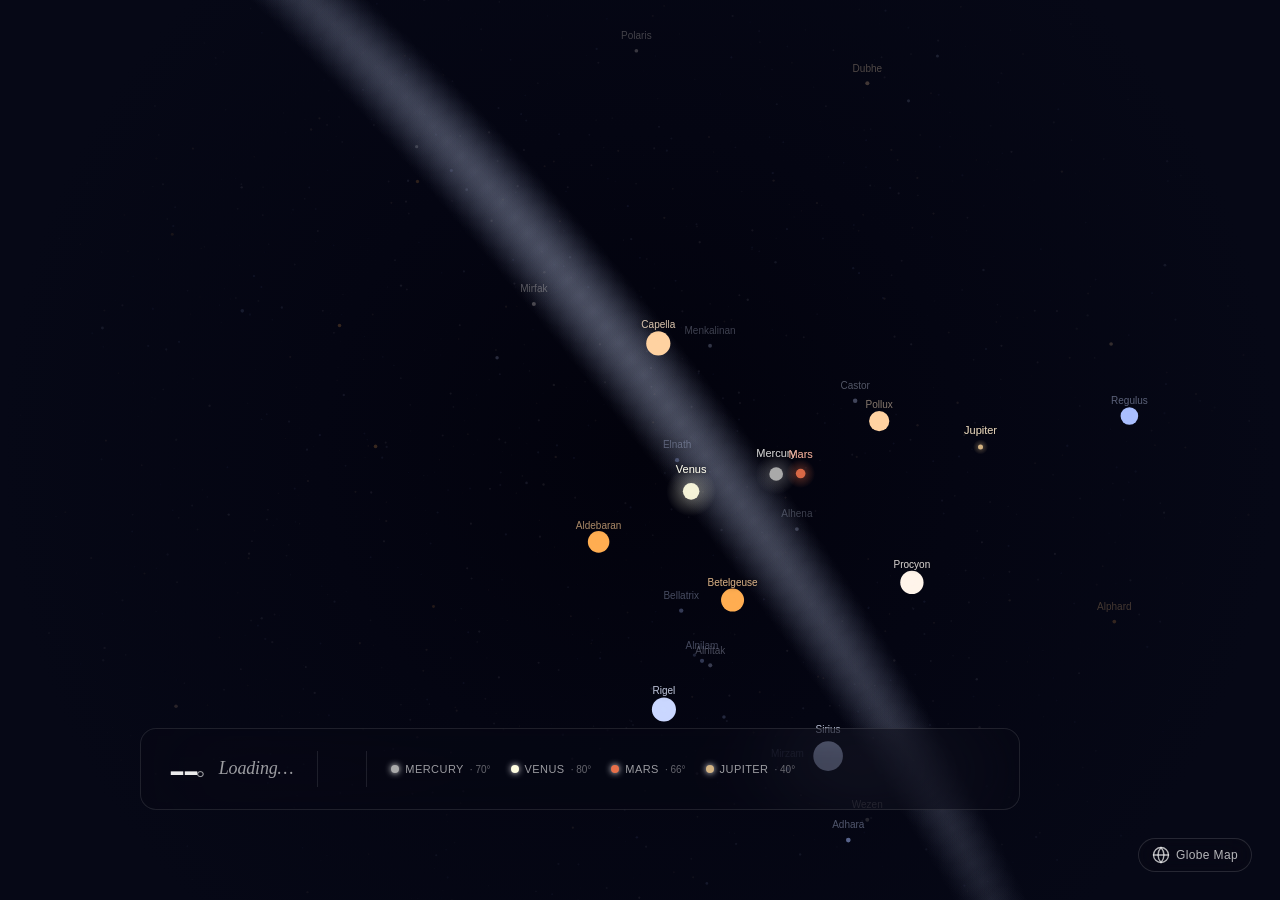
==== WeatherWallpaper/Web/sky.html @ 86905f1f "feature: support for live sky" ====
<!DOCTYPE html>
<html lang="en">

<head>
    <meta charset="UTF-8">
    <meta name="viewport" content="width=device-width, initial-scale=1.0">
    <meta http-equiv="Content-Security-Policy"
        content="default-src 'self' 'unsafe-inline' 'unsafe-eval' https: data: blob:;">
    <title>Sky Wallpaper</title>
    <link rel="stylesheet" href="styles.css">
    <link rel="stylesheet" href="sky.css">
</head>

<body class="sky-mode">

    <canvas id="sky-canvas"></canvas>

    <div class="page">
        <div class="badge fade-up fade-up-1" id="sky-badge">
            <span class="live-dot"></span>
            <span id="sky-city">Loading&hellip;</span>
        </div>

        <div class="spacer"></div>

        <div class="bottom-area fade-up fade-up-2">
            <div class="bottom-bar" id="sky-bottom-bar">
                <div class="bar-current">
                    <div class="bar-temp-row">
                        <span class="temperature" id="sky-temperature">--<span class="unit">&deg;</span></span>
                        <div class="bar-condition">
                            <span class="condition" id="sky-condition">Loading&hellip;</span>
                            <span class="subtitle" id="sky-subtitle"></span>
                        </div>
                    </div>
                </div>

                <div class="bar-divider"></div>

                <div class="bar-stats" id="sky-stats"></div>

                <div class="bar-divider"></div>

                <div class="sky-objects-row" id="sky-objects">
                    <span class="bar-loading">Locating sky objects&hellip;</span>
                </div>
            </div>
        </div>
    </div>

    <button id="view-toggle" onclick="window.location.href='index.html'" title="Switch to Globe Map">
        <svg width="18" height="18" viewBox="0 0 24 24" fill="none" stroke="currentColor" stroke-width="1.8"
            stroke-linecap="round" stroke-linejoin="round">
            <circle cx="12" cy="12" r="10" />
            <line x1="2" y1="12" x2="22" y2="12" />
            <path d="M12 2a15.3 15.3 0 0 1 4 10 15.3 15.3 0 0 1-4 10 15.3 15.3 0 0 1-4-10 15.3 15.3 0 0 1 4-10z" />
        </svg>
        Globe Map
    </button>

    <script src="sky.js"></script>
</body>

</html>
---- WeatherWallpaper/Web/styles.css ----
@font-face {
  font-family: 'Inter';
  font-style: normal;
  font-weight: 300 600;
  font-display: swap;
  src: url('fonts/inter-latin.woff2') format('woff2');
}

@font-face {
  font-family: 'Instrument Serif';
  font-style: normal;
  font-weight: 400;
  font-display: swap;
  src: url('fonts/instrument-serif-latin.woff2') format('woff2');
}

@font-face {
  font-family: 'Instrument Serif';
  font-style: italic;
  font-weight: 400;
  font-display: swap;
  src: url('fonts/instrument-serif-italic.woff2') format('woff2');
}

* {
  margin: 0;
  padding: 0;
  box-sizing: border-box;
}

:root {
  --bg: #050508;
  --text: rgba(255, 255, 255, 0.92);
  --text-mid: rgba(255, 255, 255, 0.6);
  --text-dim: rgba(255, 255, 255, 0.38);
  --bar-bg: rgba(10, 10, 20, 0.35);
  --bar-border: rgba(255, 255, 255, 0.1);
}

body {
  font-family: 'Inter', -apple-system, sans-serif;
  background: var(--bg);
  color: var(--text);
  height: 100vh;
  overflow: hidden;
  position: relative;
}

/* Globe map */
#globe-map {
  position: fixed;
  top: 0;
  left: 0;
  width: 100vw;
  height: 100vh;
  z-index: 0;
}

/* Hide orbs when WebGL globe is active */
body.has-webgl .orb {
  display: none;
}

/* Floating gradient orbs (fallback) */
.orb {
  position: fixed;
  border-radius: 50%;
  filter: blur(80px);
  opacity: 0.3;
  pointer-events: none;
  z-index: 0;
}

.orb-1 {
  width: 500px;
  height: 500px;
  background: radial-gradient(circle, #A3B18A, transparent);
  top: -10%;
  left: -5%;
  animation: float1 20s ease-in-out infinite;
}

.orb-2 {
  width: 400px;
  height: 400px;
  background: radial-gradient(circle, #C9A84C, transparent);
  bottom: -10%;
  right: -5%;
  animation: float2 25s ease-in-out infinite;
}

.orb-3 {
  width: 300px;
  height: 300px;
  background: radial-gradient(circle, #B8C9A3, transparent);
  top: 40%;
  right: 20%;
  animation: float3 18s ease-in-out infinite;
}

@keyframes float1 {

  0%,
  100% {
    transform: translate(0, 0);
  }

  50% {
    transform: translate(40px, 30px);
  }
}

@keyframes float2 {

  0%,
  100% {
    transform: translate(0, 0);
  }

  50% {
    transform: translate(-30px, -40px);
  }
}

@keyframes float3 {

  0%,
  100% {
    transform: translate(0, 0);
  }

  50% {
    transform: translate(-20px, 20px);
  }
}

/* Fade-up animation */
@keyframes fadeUp {
  from {
    opacity: 0;
    transform: translateY(12px);
  }

  to {
    opacity: 1;
    transform: translateY(0);
  }
}

.fade-up {
  opacity: 0;
  animation: fadeUp 0.5s ease-out forwards;
}

.fade-up-1 {
  animation-delay: 0.05s;
}

.fade-up-2 {
  animation-delay: 0.2s;
}

/* Pulsing live dot */
@keyframes pulse {

  0%,
  100% {
    opacity: 1;
    transform: scale(1);
  }

  50% {
    opacity: 0.4;
    transform: scale(1.5);
  }
}

/* Full-page layout */
.page {
  position: relative;
  z-index: 1;
  height: 100vh;
  display: flex;
  flex-direction: column;
  align-items: center;
  padding: 38px 32px 90px;
  pointer-events: none;
}

.spacer {
  flex: 1;
}

/* Badge — top */
.badge {
  display: inline-flex;
  align-items: center;
  gap: 7px;
  background: var(--bar-bg);
  border: 1px solid var(--bar-border);
  backdrop-filter: blur(50px);
  -webkit-backdrop-filter: blur(50px);
  border-radius: 100px;
  padding: 5px 14px;
  font-size: 12px;
  font-weight: 500;
  letter-spacing: 0.04em;
  color: var(--text-dim);
  text-transform: uppercase;
  pointer-events: none;
  cursor: default;
}

.live-dot {
  width: 6px;
  height: 6px;
  background: var(--accent, #C9A84C);
  border-radius: 50%;
  animation: pulse 2s ease-in-out infinite;
}

/* Bottom area — bar + leaf toggle */
.bottom-area {
  display: flex;
  align-items: flex-end;
  gap: 10px;
  width: 100%;
  max-width: 1000px;
  pointer-events: none;
}

/* Toggle buttons column */
.toggle-btns {
  display: flex;
  flex-direction: column;
  gap: 6px;
  flex-shrink: 0;
  margin-bottom: 12px;
}

/* Toggle button (leaf, flights) */
.leaf-btn {
  flex-shrink: 0;
  width: 36px;
  height: 36px;
  display: flex;
  align-items: center;
  justify-content: center;
  background: var(--bar-bg);
  border: 1px solid var(--bar-border);
  border-radius: 10px;
  color: var(--text-dim);
  cursor: default;
  pointer-events: none;
  backdrop-filter: blur(50px);
  -webkit-backdrop-filter: blur(50px);
}

.leaf-btn.active {
  color: var(--accent, #C9A84C);
  border-color: var(--accent, #C9A84C);
  background: rgba(10, 10, 20, 0.45);
}

/* Bottom bar */
.bottom-bar {
  display: flex;
  align-items: center;
  gap: 0;
  background: var(--bar-bg);
  border: 1px solid var(--bar-border);
  border-radius: 16px;
  backdrop-filter: blur(50px);
  -webkit-backdrop-filter: blur(50px);
  padding: 16px 28px;
  flex: 1;
  min-width: 0;
}

/* Toggle views inside bottom bar */
.bar-view {
  display: flex;
  align-items: center;
  width: 100%;
}

.bar-hidden {
  display: none !important;
}

.bar-divider {
  width: 1px;
  height: 36px;
  background: rgba(255, 255, 255, 0.1);
  margin: 0 24px;
  flex-shrink: 0;
}

/* Current temp + condition */
.bar-current {
  flex-shrink: 0;
}

.bar-temp-row {
  display: flex;
  align-items: center;
  gap: 14px;
}

.temperature {
  font-family: 'Instrument Serif', serif;
  font-size: 48px;
  line-height: 1;
  color: var(--text);
  letter-spacing: -2px;
}

.temperature .unit {
  font-size: 22px;
  letter-spacing: 0;
  margin-left: -1px;
  color: var(--text-mid);
}

.bar-condition {
  display: flex;
  flex-direction: column;
  gap: 1px;
}

.condition {
  font-family: 'Instrument Serif', serif;
  font-size: 18px;
  font-style: italic;
  color: var(--text-mid);
  letter-spacing: -0.01em;
  line-height: 1.2;
}

.subtitle {
  font-size: 11px;
  color: var(--text-dim);
  font-weight: 400;
  line-height: 1.3;
}

/* Stats row */
.bar-stats {
  display: flex;
  align-items: center;
  gap: 14px;
  flex-shrink: 0;
}

.stat-item {
  display: flex;
  flex-direction: column;
  align-items: center;
  gap: 2px;
}

.stat-label {
  font-size: 9px;
  text-transform: uppercase;
  letter-spacing: 0.08em;
  color: var(--text-dim);
  font-weight: 500;
}

.stat-value {
  font-family: 'Instrument Serif', serif;
  font-size: 18px;
  color: var(--text);
  line-height: 1;
}

/* Sun arc widget */
.sun-arc-wrap {
  display: flex;
  align-items: center;
  gap: 8px;
  flex-shrink: 0;
}

.sun-time {
  display: flex;
  flex-direction: column;
  align-items: center;
  gap: 2px;
}

.sun-arc-svg {
  width: 90px;
  height: 48px;
  flex-shrink: 0;
}

/* Forecast row */
.bar-forecast {
  display: flex;
  align-items: center;
  gap: 12px;
  flex: 1;
  min-width: 0;
  justify-content: flex-end;
}

.forecast-item {
  display: flex;
  flex-direction: column;
  align-items: center;
  gap: 2px;
  min-width: 0;
}

.forecast-day {
  font-size: 9px;
  font-weight: 600;
  text-transform: uppercase;
  letter-spacing: 0.06em;
  color: var(--text-dim);
}

.forecast-cond {
  font-size: 9px;
  color: var(--text-dim);
  line-height: 1;
}

.forecast-temps {
  display: flex;
  align-items: baseline;
  gap: 4px;
}

.forecast-high {
  font-family: 'Instrument Serif', serif;
  font-size: 16px;
  color: var(--text);
  line-height: 1;
}

.forecast-low {
  font-family: 'Instrument Serif', serif;
  font-size: 13px;
  color: var(--text-dim);
  line-height: 1;
}

/* Loading state */
.bar-loading {
  color: var(--text-dim);
  font-size: 12px;
}

/* Allergy / Air Quality view */
.allergy-content {
  width: 100%;
}

.allergy-grid {
  display: flex;
  align-items: center;
  gap: 24px;
  flex-wrap: nowrap;
  overflow-x: auto;
}

.allergy-item {
  display: flex;
  flex-direction: column;
  align-items: center;
  gap: 2px;
  flex-shrink: 0;
}

.allergy-sublabel {
  font-size: 9px;
  color: var(--text-dim);
  font-weight: 500;
  text-transform: uppercase;
  letter-spacing: 0.04em;
}

.allergy-aqi .stat-value {
  font-size: 28px;
}

.allergy-divider {
  width: 1px;
  height: 36px;
  background: rgba(255, 255, 255, 0.1);
  flex-shrink: 0;
}

/* AQI colors */
.aqi-good {
  color: #68C97A;
}

.aqi-moderate {
  color: #C9C44C;
}

.aqi-sensitive {
  color: #C9944C;
}

.aqi-unhealthy {
  color: #C94C4C;
}

.aqi-very-unhealthy {
  color: #8A4CC9;
}

.aqi-hazardous {
  color: #7A2030;
}

/* Pollen index colors */
.pollen-none {
  color: var(--text-dim);
}

.pollen-very-low {
  color: #68C97A;
}

.pollen-low {
  color: #A3C968;
}

.pollen-moderate {
  color: #C9C44C;
}

.pollen-high {
  color: #C9944C;
}

.pollen-very-high {
  color: #C94C4C;
}

/* Pollen scale suffix */
.pollen-scale {
  font-size: 11px;
  color: var(--text-dim);
  font-family: 'Inter', sans-serif;
  font-weight: 400;
  margin-left: 1px;
}

/* City marker on map */
.city-marker-dot {
  width: 12px;
  height: 12px;
  border-radius: 50%;
  animation: marker-pulse 2s ease-in-out infinite;
  pointer-events: none;
}

@keyframes marker-pulse {

  0%,
  100% {
    opacity: 1;
    box-shadow: 0 0 4px 0 var(--marker-accent, #C9A84C);
  }

  50% {
    opacity: 0.5;
    box-shadow: 0 0 8px 5px var(--marker-accent, #C9A84C);
  }
}

/* Flight detail card */
.flight-card {
  position: fixed;
  top: 28px;
  right: 28px;
  z-index: 50;
  width: 220px;
  background: var(--bar-bg);
  border: 1px solid var(--bar-border);
  border-radius: 14px;
  backdrop-filter: blur(50px);
  -webkit-backdrop-filter: blur(50px);
  padding: 16px 18px;
  pointer-events: none;
  opacity: 0;
  transform: translateY(-8px);
  transition: opacity 0.25s ease, transform 0.25s ease;
  visibility: hidden;
}

.flight-card.active {
  opacity: 1;
  transform: translateY(0);
  visibility: visible;
}

.fc-header {
  display: flex;
  align-items: center;
  justify-content: space-between;
  margin-bottom: 2px;
}

.fc-callsign {
  font-family: 'Instrument Serif', serif;
  font-size: 22px;
  color: var(--text);
  letter-spacing: -0.5px;
  line-height: 1;
}

.fc-close {
  display: none;
}

.fc-country {
  font-size: 11px;
  color: var(--text-dim);
  margin-bottom: 4px;
}

.fc-route {
  display: flex;
  align-items: center;
  gap: 6px;
  margin-bottom: 12px;
  min-height: 18px;
}

.fc-airport {
  font-family: 'Inter', sans-serif;
  font-size: 13px;
  font-weight: 600;
  color: var(--text);
  letter-spacing: 0.04em;
}

.fc-arrow {
  font-size: 12px;
  color: var(--text-dim);
}

.fc-grid {
  display: grid;
  grid-template-columns: 1fr 1fr;
  gap: 10px 14px;
}

.fc-stat {
  display: flex;
  flex-direction: column;
  gap: 1px;
}

.fc-label {
  font-size: 9px;
  text-transform: uppercase;
  letter-spacing: 0.06em;
  color: var(--text-dim);
  font-weight: 500;
}

.fc-value {
  font-family: 'Instrument Serif', serif;
  font-size: 16px;
  color: var(--text);
  line-height: 1.2;
}

.fc-unit {
  font-size: 11px;
  color: var(--text-dim);
  font-family: 'Inter', sans-serif;
  font-weight: 400;
}

/* ── View toggle button ─────────────────────────────────── */
#view-toggle {
  position: fixed;
  bottom: 28px;
  right: 28px;
  z-index: 10;
  display: flex;
  align-items: center;
  gap: 6px;
  padding: 7px 13px;
  background: rgba(10, 10, 20, 0.45);
  border: 1px solid rgba(255, 255, 255, 0.13);
  border-radius: 20px;
  color: rgba(255, 255, 255, 0.7);
  font-family: 'Inter', sans-serif;
  font-size: 12px;
  font-weight: 500;
  letter-spacing: 0.03em;
  cursor: pointer;
  backdrop-filter: blur(14px);
  -webkit-backdrop-filter: blur(14px);
  transition: background 0.2s, color 0.2s, border-color 0.2s;
  pointer-events: auto;
}

#view-toggle:hover {
  background: rgba(255, 255, 255, 0.12);
  color: rgba(255, 255, 255, 0.95);
  border-color: rgba(255, 255, 255, 0.28);
}

/* Hide top badge in sky mode (city shown in bottom bar instead) */
body.sky-mode .badge {
  display: none;
}
---- WeatherWallpaper/Web/sky.css ----
/* ============================================================
   Sky Wallpaper – supplemental styles (layered on top of styles.css)
   ============================================================ */

/* Keep bottom bar away from the toggle button */
body.sky-mode .bottom-area {
    padding-right: 120px;
}

/* Full-screen canvas sits behind everything */
#sky-canvas {
    position: fixed;
    top: 0;
    left: 0;
    width: 100vw;
    height: 100vh;
    z-index: 0;
    display: block;
}

/* Remove globe / orb elements in sky mode */
body.sky-mode #globe-map {
    display: none;
}

body.sky-mode .orb {
    display: none;
}

/* ── Sky objects strip (planets / moon visible tonight) ─────── */
.sky-objects-row {
    display: flex;
    align-items: center;
    gap: 20px;
    flex-wrap: wrap;
    padding: 6px 0;
}

.sky-object-item {
    display: flex;
    align-items: center;
    gap: 6px;
}

.sky-object-dot {
    width: 8px;
    height: 8px;
    border-radius: 50%;
    flex-shrink: 0;
    box-shadow: 0 0 6px currentColor;
}

.sky-object-name {
    font-size: 11px;
    font-weight: 500;
    color: var(--text-mid);
    letter-spacing: 0.04em;
    text-transform: uppercase;
}

.sky-object-alt {
    font-size: 10px;
    color: var(--text-dim);
}

/* ── Canvas planet / star label tooltip ────────────────────── */
.sky-label-overlay {
    position: fixed;
    pointer-events: none;
    z-index: 5;
    font-family: 'Inter', sans-serif;
    font-size: 11px;
    color: rgba(255, 255, 255, 0.75);
    letter-spacing: 0.05em;
    text-shadow: 0 1px 4px rgba(0, 0, 0, 0.8);
    white-space: nowrap;
}

/* ── Daytime dimming layer (when sun high) ─────────────────── */
#sky-canvas.daytime-filter {
    filter: none;
    /* canvas handles gradient internally */
}

/* ── Weather overlay badges ──────────────────────────────────  */
.weather-badge {
    position: fixed;
    top: 20px;
    right: 20px;
    z-index: 4;
    background: var(--bar-bg);
    border: 1px solid var(--bar-border);
    backdrop-filter: blur(12px);
    -webkit-backdrop-filter: blur(12px);
    border-radius: 12px;
    padding: 8px 14px;
    font-size: 12px;
    color: var(--text-mid);
    display: flex;
    align-items: center;
    gap: 8px;
}

/* ── Cloud-cover indicator ────────────────────────────────── */
.cloud-bar {
    display: inline-flex;
    align-items: center;
    gap: 5px;
}

.cloud-bar-track {
    width: 48px;
    height: 4px;
    border-radius: 2px;
    background: rgba(255, 255, 255, 0.12);
    overflow: hidden;
}

.cloud-bar-fill {
    height: 100%;
    border-radius: 2px;
    background: rgba(200, 210, 230, 0.7);
    transition: width 1s ease;
}
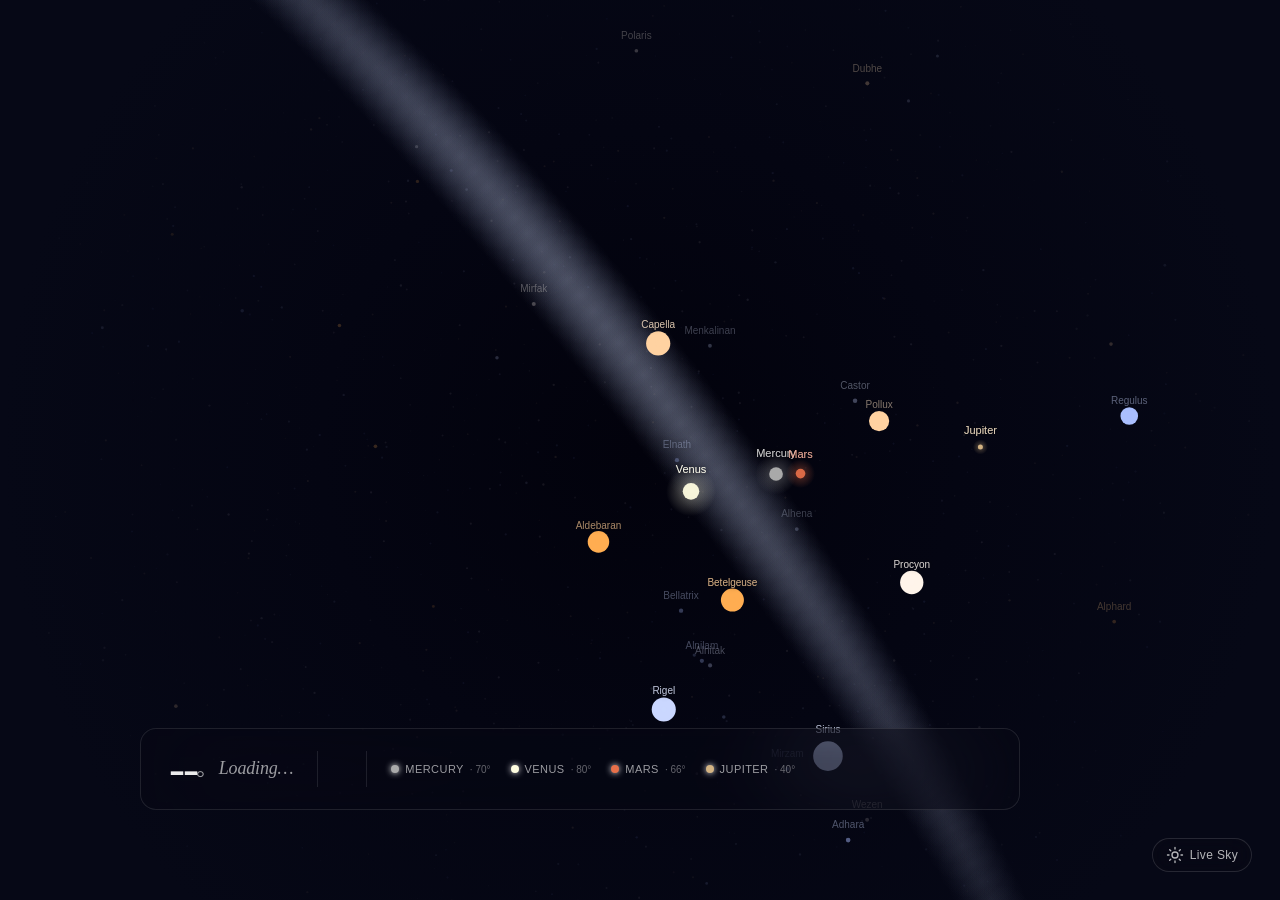
==== commit e57c719e: "Fix mode labels between Globe Map and Live Sky" ====
--- a/WeatherWallpaper/Web/sky.html
+++ b/WeatherWallpaper/Web/sky.html
@@ -51,11 +51,11 @@
     <button id="view-toggle" onclick="window.location.href='index.html'" title="Switch to Globe Map">
         <svg width="18" height="18" viewBox="0 0 24 24" fill="none" stroke="currentColor" stroke-width="1.8"
             stroke-linecap="round" stroke-linejoin="round">
-            <circle cx="12" cy="12" r="10" />
-            <line x1="2" y1="12" x2="22" y2="12" />
-            <path d="M12 2a15.3 15.3 0 0 1 4 10 15.3 15.3 0 0 1-4 10 15.3 15.3 0 0 1-4-10 15.3 15.3 0 0 1 4-10z" />
+            <circle cx="12" cy="12" r="4" />
+            <path
+                d="M12 2v2M12 20v2M4.93 4.93l1.41 1.41M17.66 17.66l1.41 1.41M2 12h2M20 12h2M4.93 19.07l1.41-1.41M17.66 6.34l1.41-1.41" />
         </svg>
-        Globe Map
+        Live Sky
     </button>
 
     <script src="sky.js"></script>
